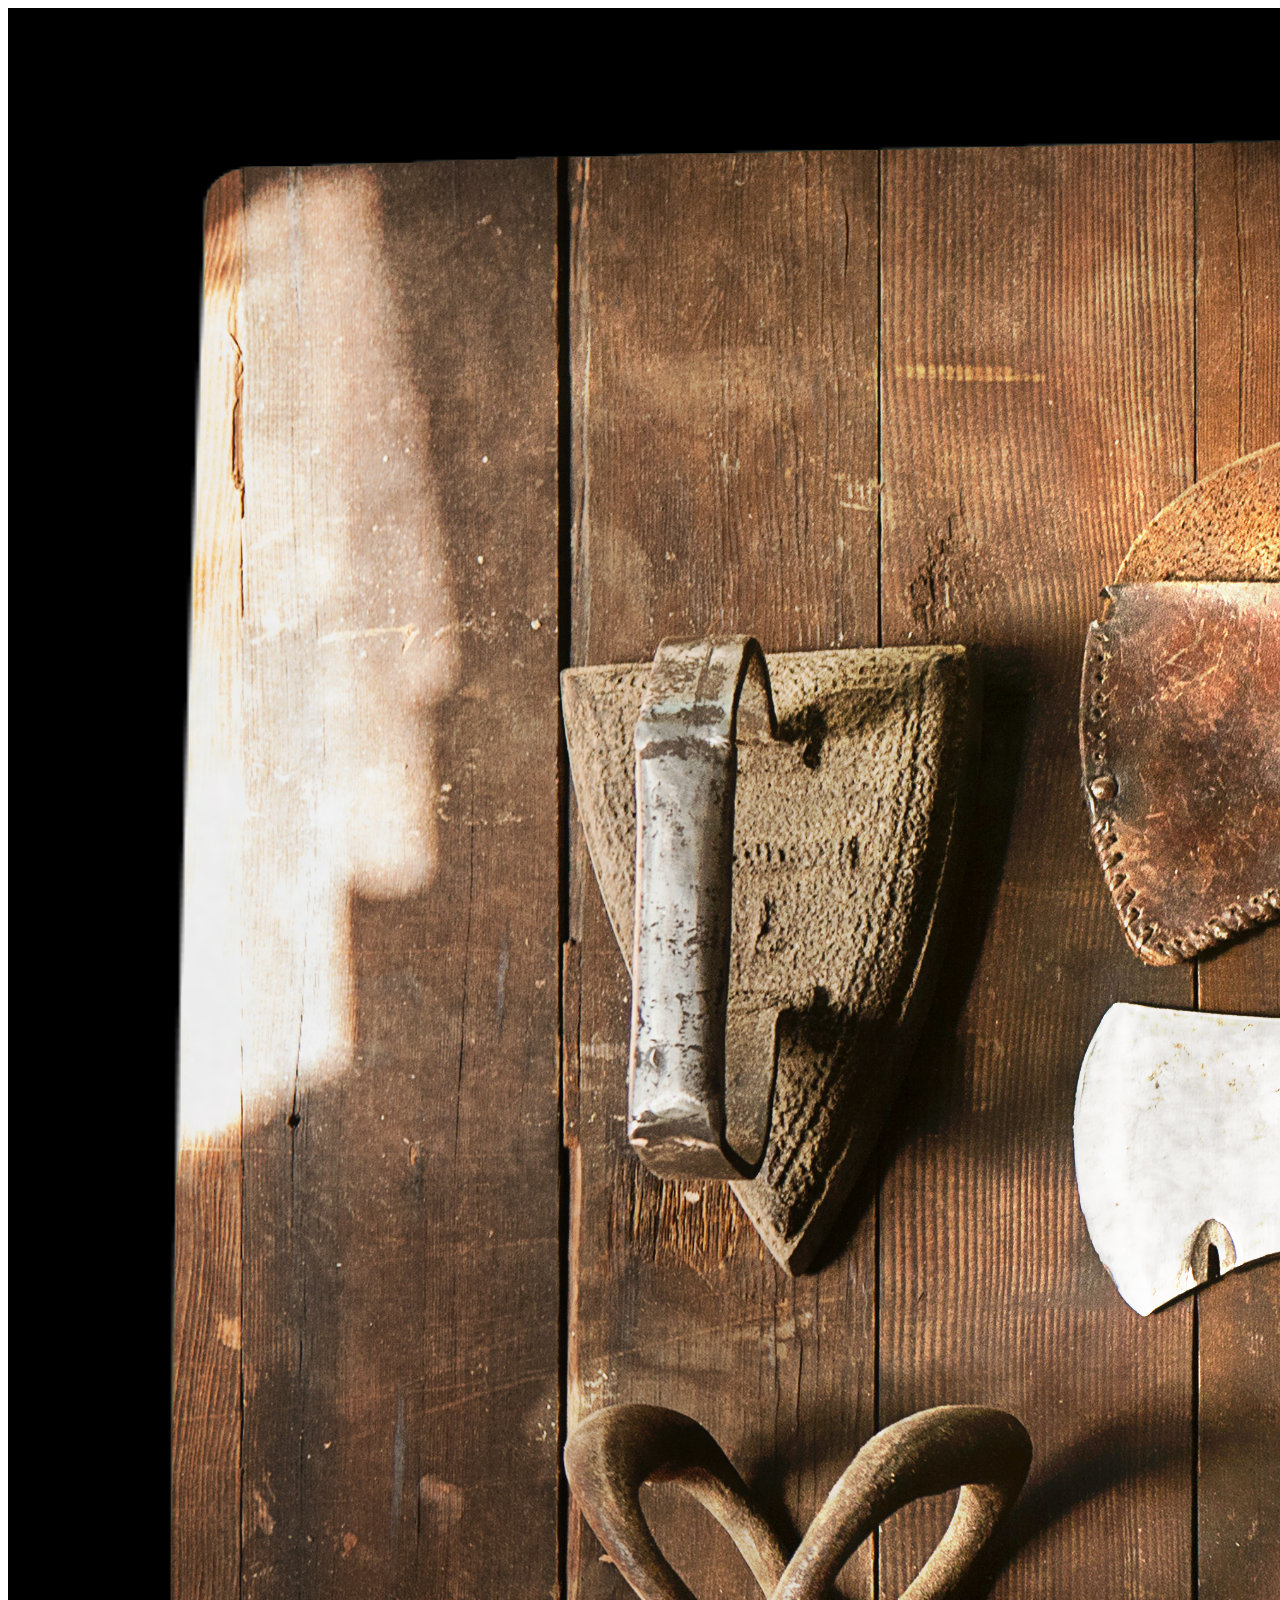
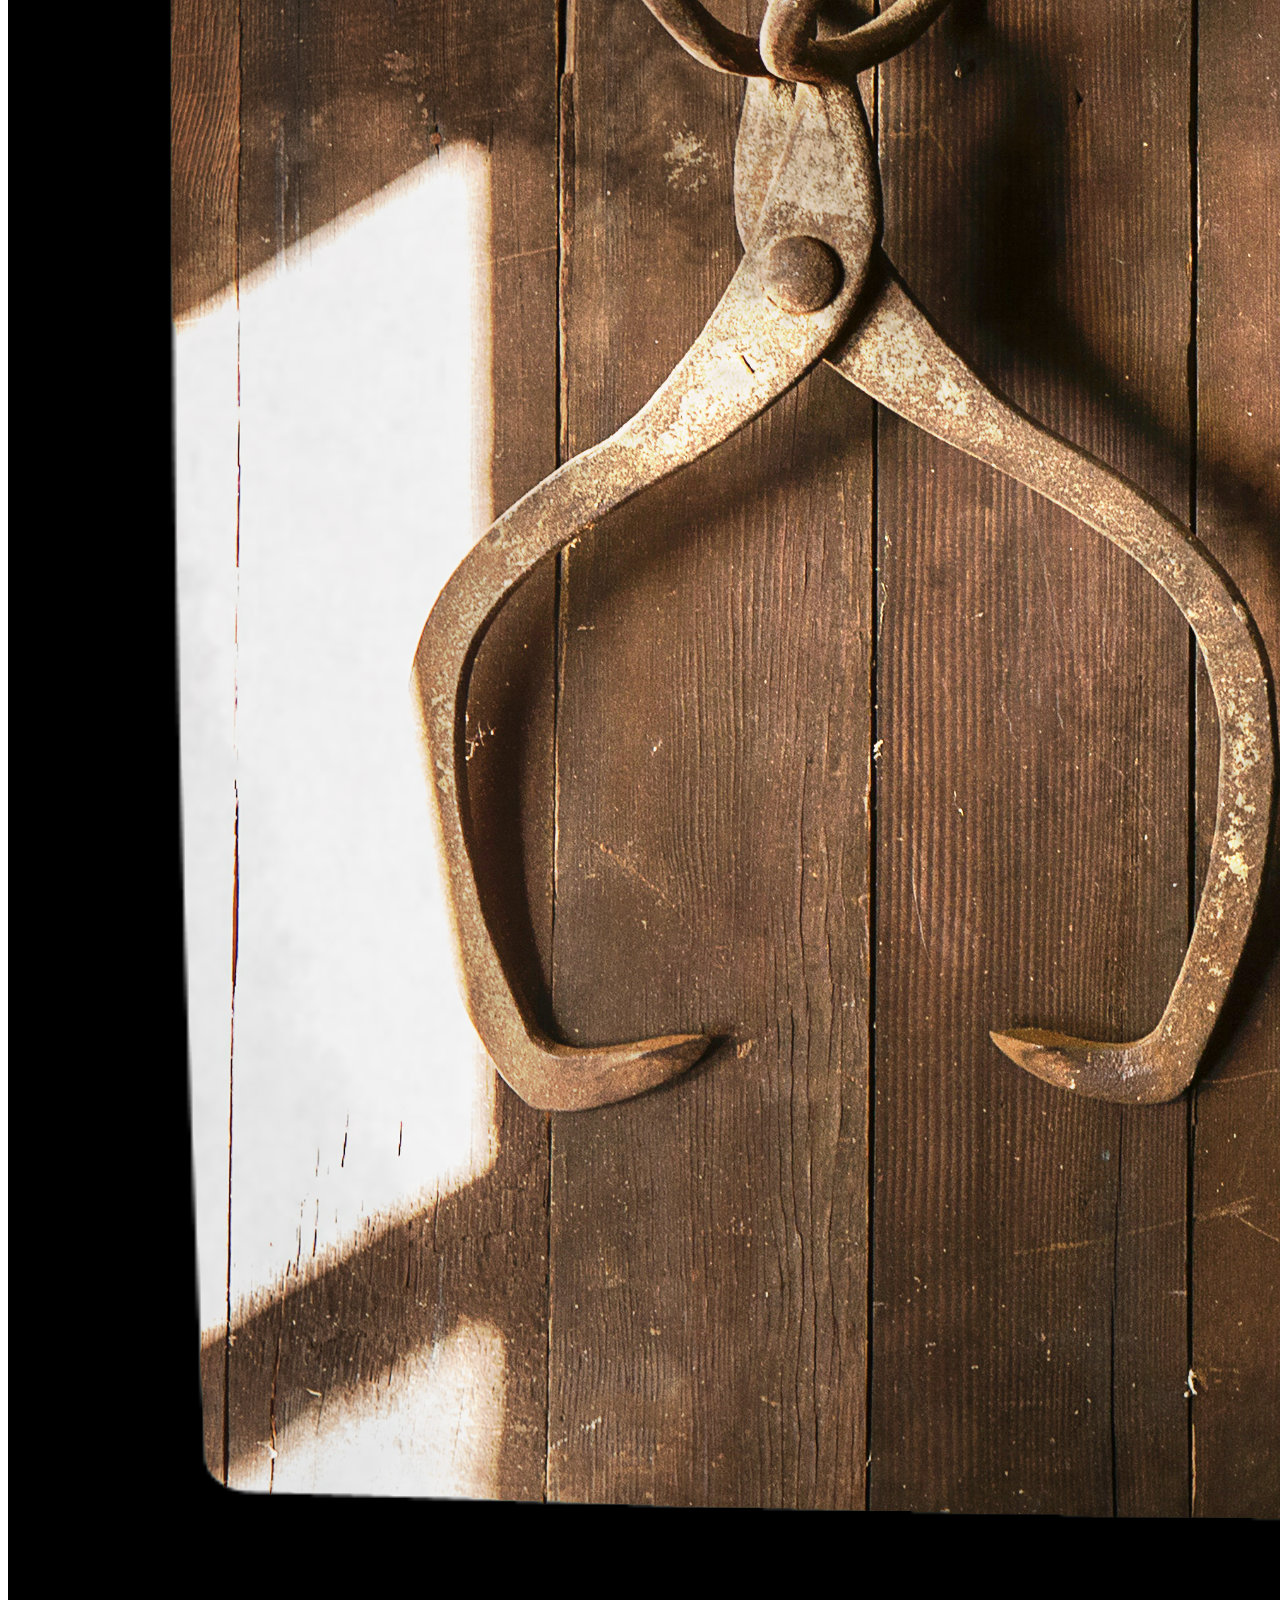
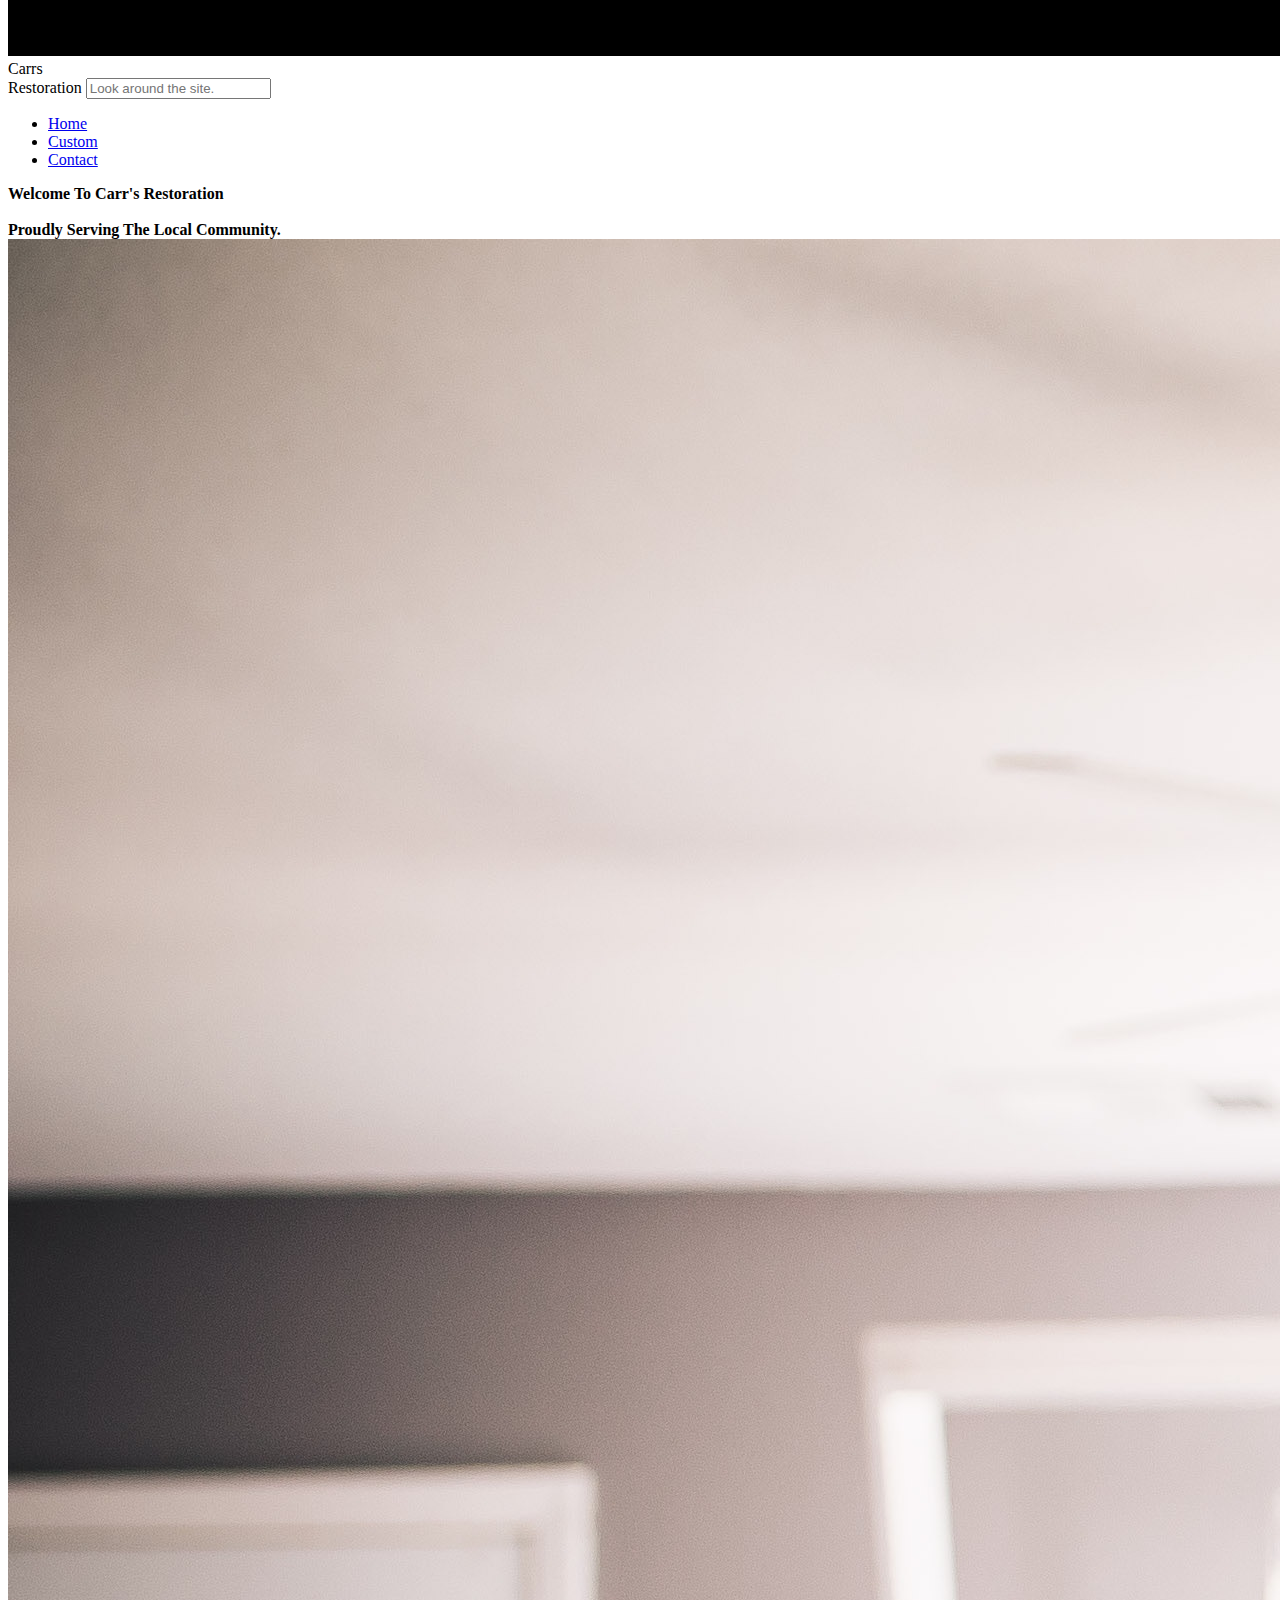
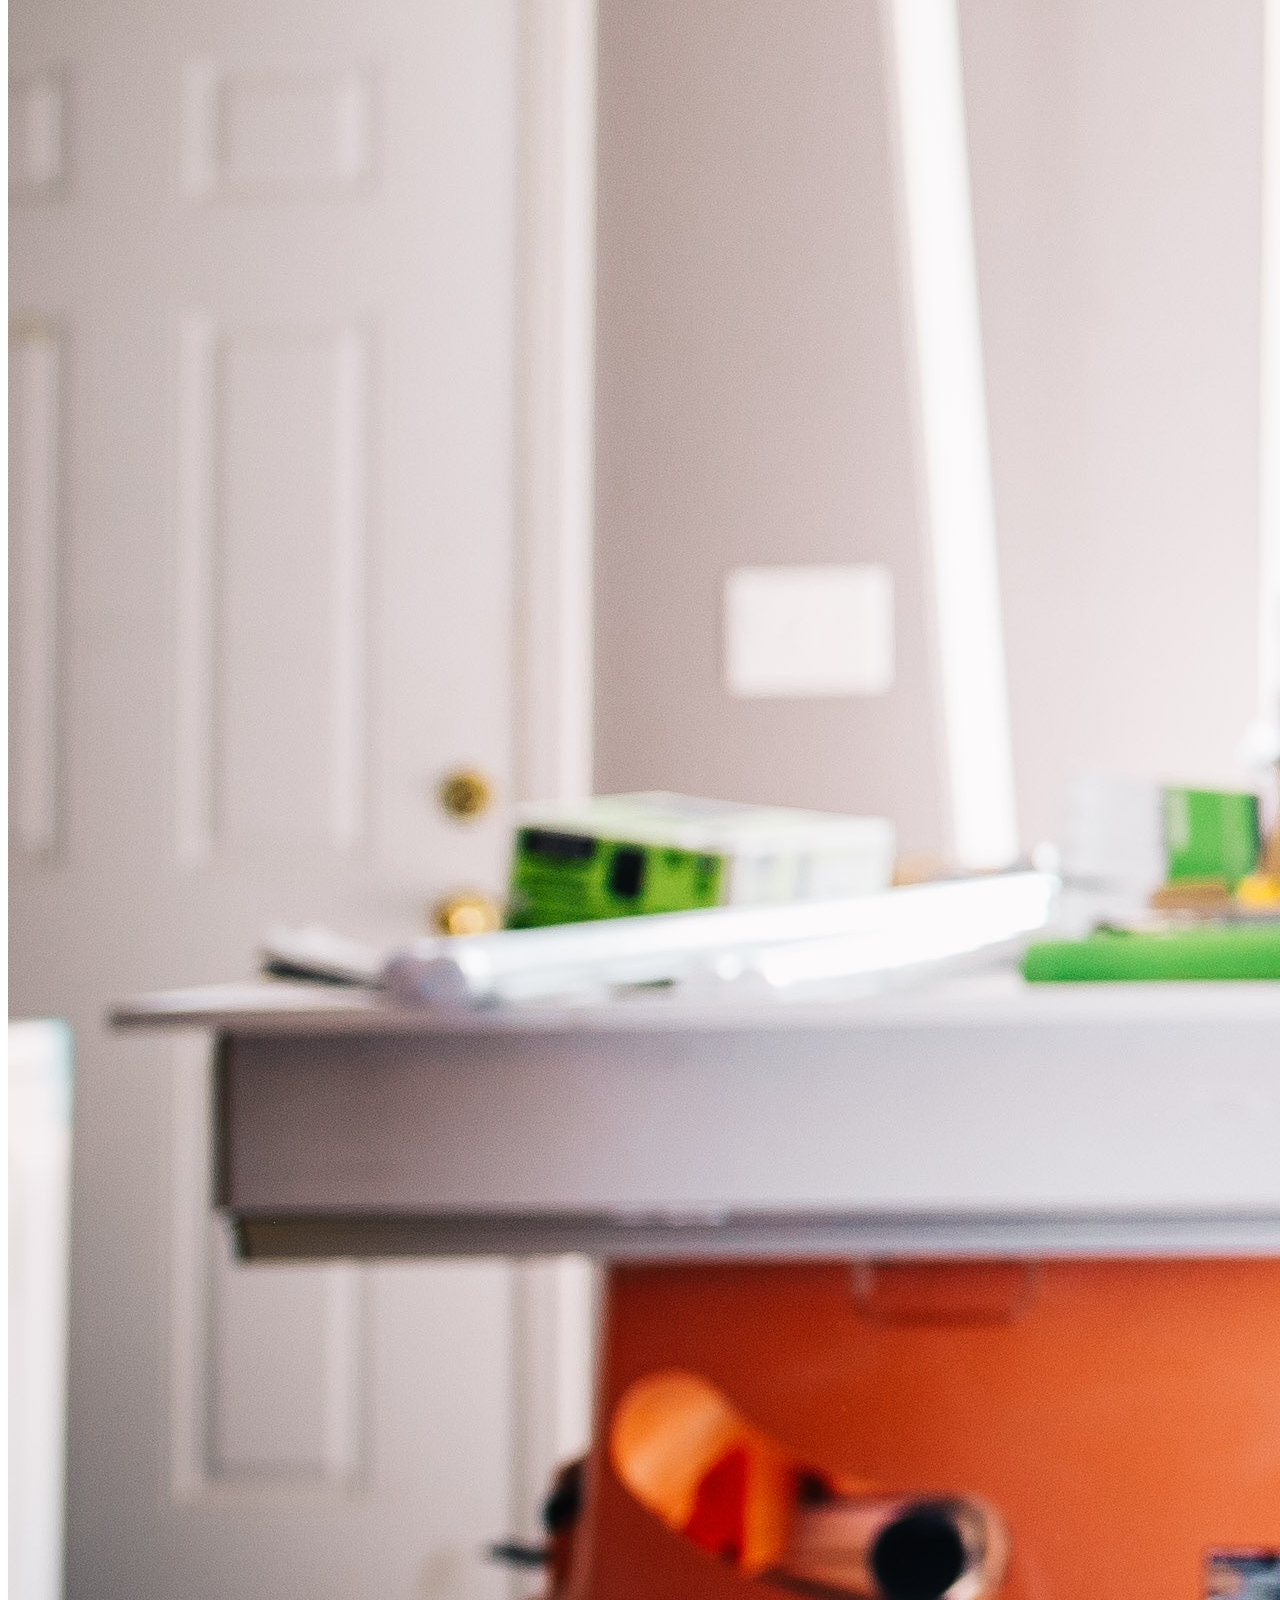
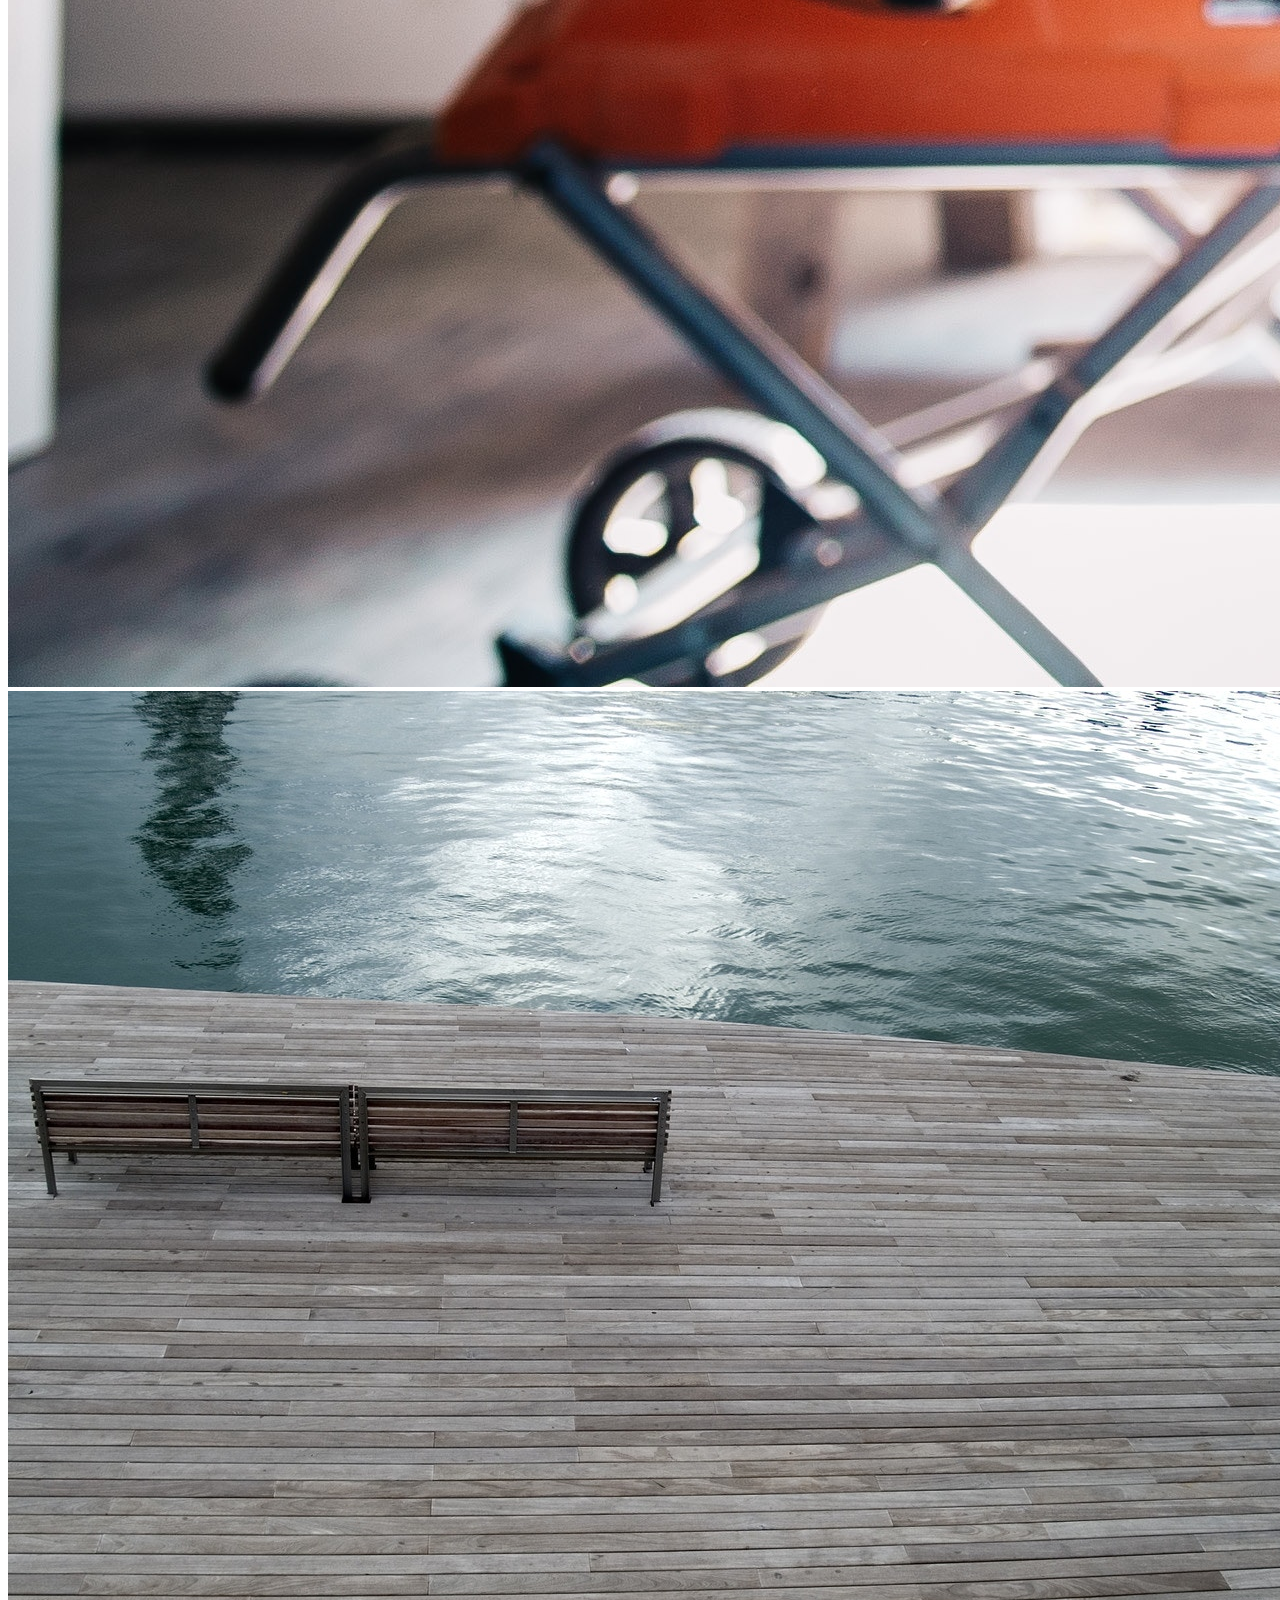
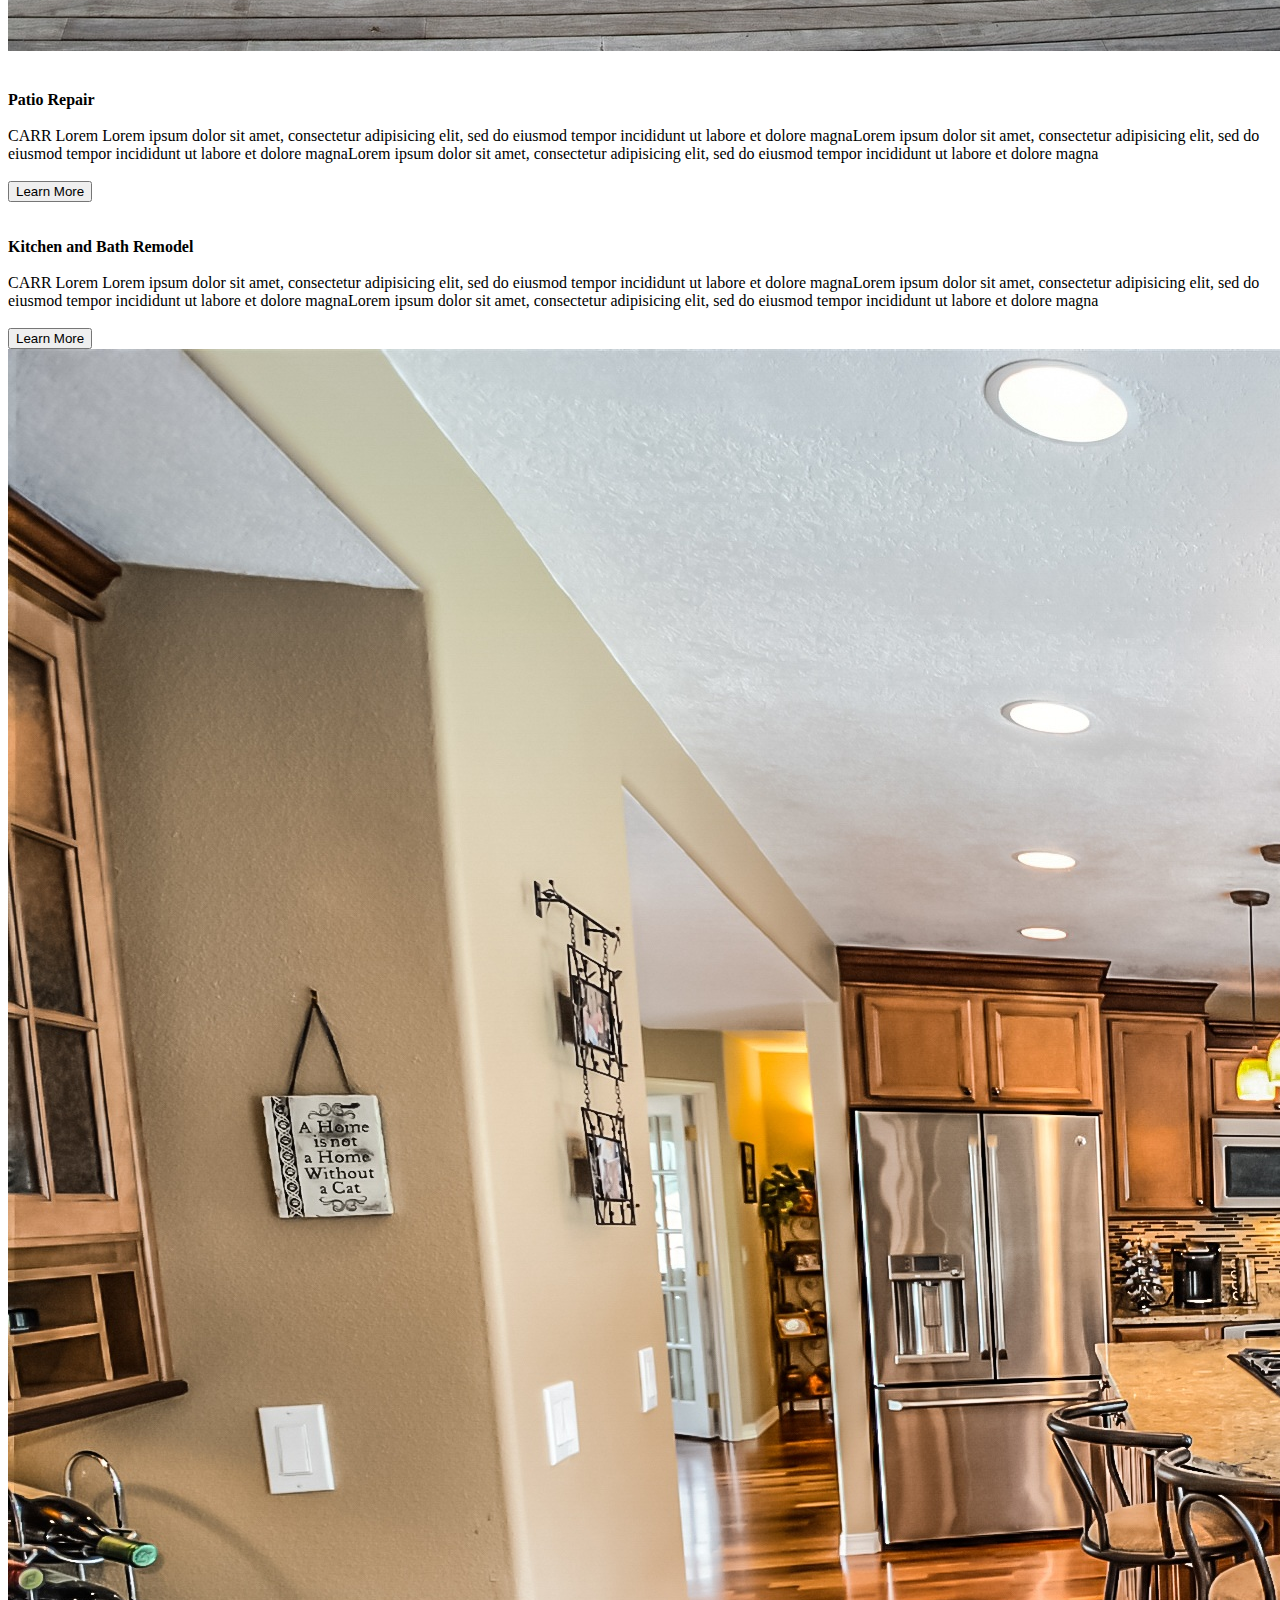
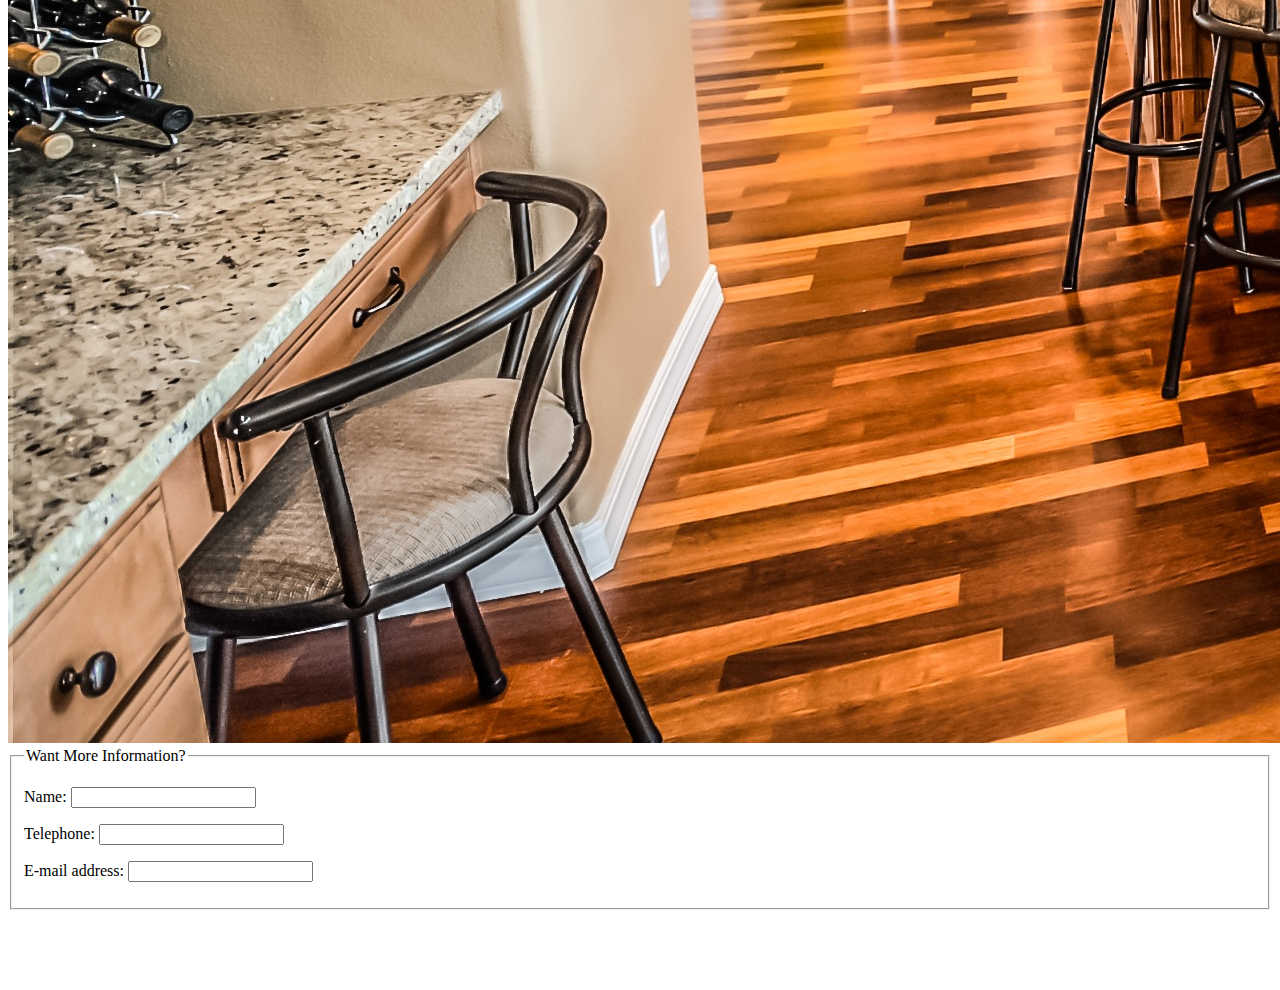
==== index.html @ ba78d20b "first commit" ====
<!DOCTYPE html>
<html>
<head>
	<style>
<link href="https://fonts.googleapis.com/css?family=Fjalla+One" rel="stylesheet">
	</style>
	<link rel="stylesheet" type="text/css" href="restoration.css">
	<title>Carr's Restoration</title>

</head>
<body>
	<!--Top Nav Bar and Input -->
	<header id="main-header">
		<!-- logo -->
	
		<img id="logo" src="storeimages/tools.jpg">
	
		<!--Store title-->
		<span id="header-name">Carrs<br/> Restoration</span>

		<!--Input Field-->
		<input type="search" id="search" placeholder="Look around the site." />

		<div class="nav">
     		<ul>
        		<li><a href="#">Home</a></li>
        		<li><a href="custom.html">Custom</a></li>
        		<li><a href="#contactsection">Contact</a></li>
      		</ul>
    	</div>
	</header>




	<!--Pictures/Banner-->
	<section>
	<!--Main Image-->
	<div>
		<div id="title">
			<b>Welcome To Carr's Restoration
			<br/><br/>
				Proudly Serving The Local Community.</b>
		</div>
		<img id="saw" src="storeimages/sawpic.jpg">
	</div>
	</section>




	<!--Welcome Section-->
	<section>
		<div><img id="midleft" src="storeimages/deck.jpg"></div>
		<div id="midright"><br/><br/><b>Patio Repair</b><br/><br/> CARR Lorem	Lorem ipsum dolor sit amet, consectetur adipisicing elit, sed do eiusmod tempor incididunt ut labore et dolore magnaLorem ipsum dolor sit amet, consectetur adipisicing elit, sed do eiusmod tempor incididunt ut labore et dolore magnaLorem ipsum dolor sit amet, consectetur adipisicing elit, sed do eiusmod tempor incididunt ut labore et dolore magna
			<br/>
			<br/>
    	<button class="flat">Learn More</button>
		</div>
	</section>	
	<!--middle section-->
	<section>
		<div id="kbrepair">
			<br/><br/><b>Kitchen and Bath Remodel</b><br/><br/> CARR Lorem	Lorem ipsum dolor sit amet, consectetur adipisicing elit, sed do eiusmod tempor incididunt ut labore et dolore magnaLorem ipsum dolor sit amet, consectetur adipisicing elit, sed do eiusmod tempor incididunt ut labore et dolore magnaLorem ipsum dolor sit amet, consectetur adipisicing elit, sed do eiusmod tempor incididunt ut labore et dolore magna<br/><br/>
			<button class="flat">Learn More</button>
			
		</div>	
		<div>
			<img id="concrete" src="storeimages/kitchen.jpg">
		</div>
	</section>
	<section>
		<form class="form">
			<fieldset id=contactsection>
				<legend> Want More Information? </legend>
				<p><label>Name: <input></label></p>
		 		<p><label>Telephone: <input type=tel></label></p>
		 		<p><label>E-mail address: <input type=email></label></p>
			</fieldset>
		</form>
	</section>
	<br/>
	<br/>
	<br/>
	<br/>
</body>
</html>
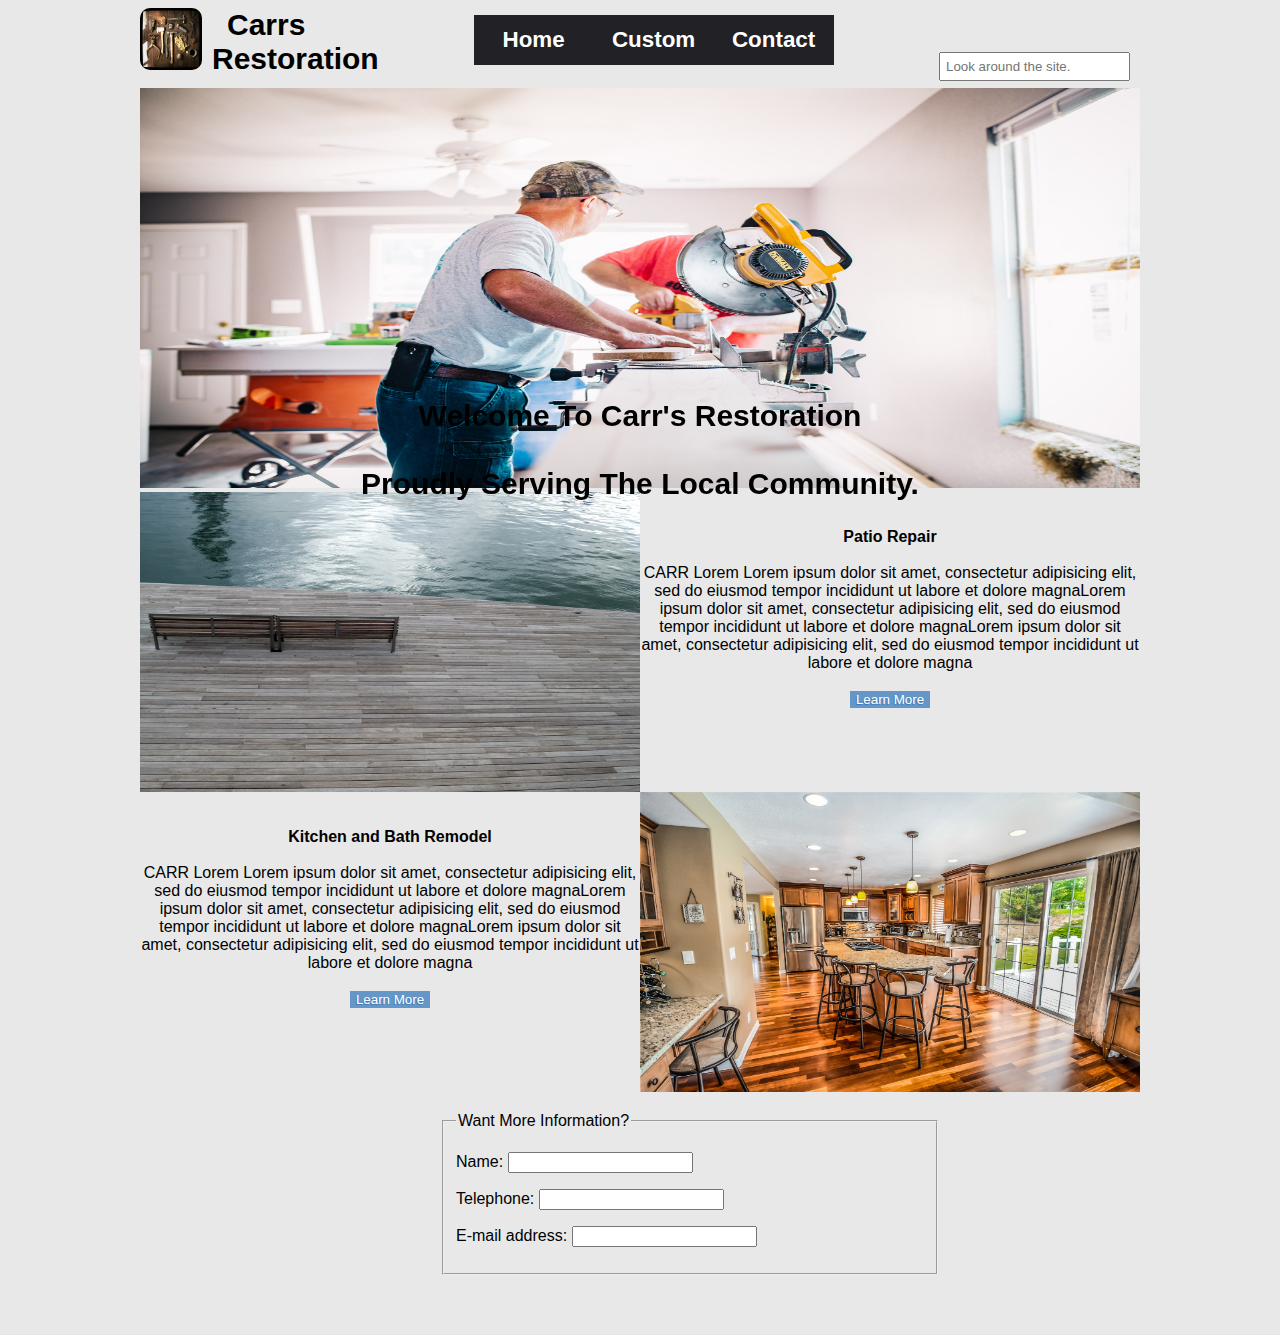
==== commit 45f109cd: "save changes" ====
--- a/index.html
+++ b/index.html
@@ -4,7 +4,7 @@
 	<style>
 <link href="https://fonts.googleapis.com/css?family=Fjalla+One" rel="stylesheet">
 	</style>
-	<link rel="stylesheet" type="text/css" href="restoration.css">
+	<link rel="stylesheet" type="text/css" href="Restoration.css">
 	<title>Carr's Restoration</title>
 
 </head>
--- a/Restoration.css
+++ b/Restoration.css
@@ -0,0 +1,139 @@
+body{
+	width: 1000px;
+	margin-left: auto;
+	margin-right: auto;
+  font-family: 'Fjalla One', sans-serif;
+	background-color: #e8e8e8;
+}
+
+header{
+	font-weight: bold;
+}
+#title{
+	position: absolute;
+    top: 50%;
+    left: 50%;
+    transform: translate(-50%, -50%);
+    text-align: center;
+    font-size: 30px;
+}
+#logo
+{
+	height: 62px;
+	width:62px;
+	border-radius: 10px;
+	float:left;	
+	margin-right: 10px;
+}
+#saw
+{
+	height: 400px;
+	width: 1000px;
+	float: center;
+}
+#main-header {
+	height:80px;
+}
+#header-name {
+	font-size: 30px;
+	color: black;
+	padding: 15px;
+	margin: 8px 0px 0px 0px;
+} 
+#search{
+	float: right;
+	padding: 5px;
+	margin: 10px 10px 0px 0px;
+}
+#midleft{
+	float: left;
+	height: 300px;
+	width: 500px;
+}
+#midright{
+	float: right;
+	width: 500px;
+	height: 300px;
+	text-align: center;
+}
+#concrete{
+  height: 300px;
+  width: 500px;
+  float: right;
+}
+#kbrepair{
+  height: 300px;
+  width: 500px;
+  float: left;
+  text-align: center;
+}
+}
+}
+.divheading
+{
+	text-align: center;
+	font-size: 25;
+}
+.flat {
+  color: #fff;
+  background-color: #6496c8;
+  text-shadow: -1px 1px #417cb8;
+  border: none;
+}
+.nav ul {
+  list-style: none;
+  background-color: #444;
+  text-align: center;
+  padding: 0;
+  margin: 0;
+  position: fixed;
+  top: 15px;
+  left: 37%;
+}
+.nav li {
+  font-family: 'Oswald', sans-serif;
+  height: 40px;
+  border-bottom: 1px solid #888;
+}
+ 
+.nav a {
+  text-decoration: none;
+  color: #fff;
+  display: block;
+  transition: .3s background-color;
+}
+ 
+.nav a:hover {
+  background-color: #005f5f;
+}
+ 
+.nav a.active {
+  background-color: #fff;
+  color: #444;
+  cursor: default;
+}
+ 
+@media screen and (min-width: 600px) {
+  .nav li {
+    width: 120px;
+    border-bottom: none;
+    height: 50px;
+    line-height: 50px;
+    font-size: 1.4em;
+    background-color: #212126;
+  }
+  .nav li {
+    float: left;
+    list-style: none;
+  }
+  .nav ul {
+    overflow: auto;
+    width: 360px;
+    margin: 0 auto;
+  }
+  .form{
+    width: 500px;
+    position: relative;
+    left: 300px;
+    top: 20px;
+  }
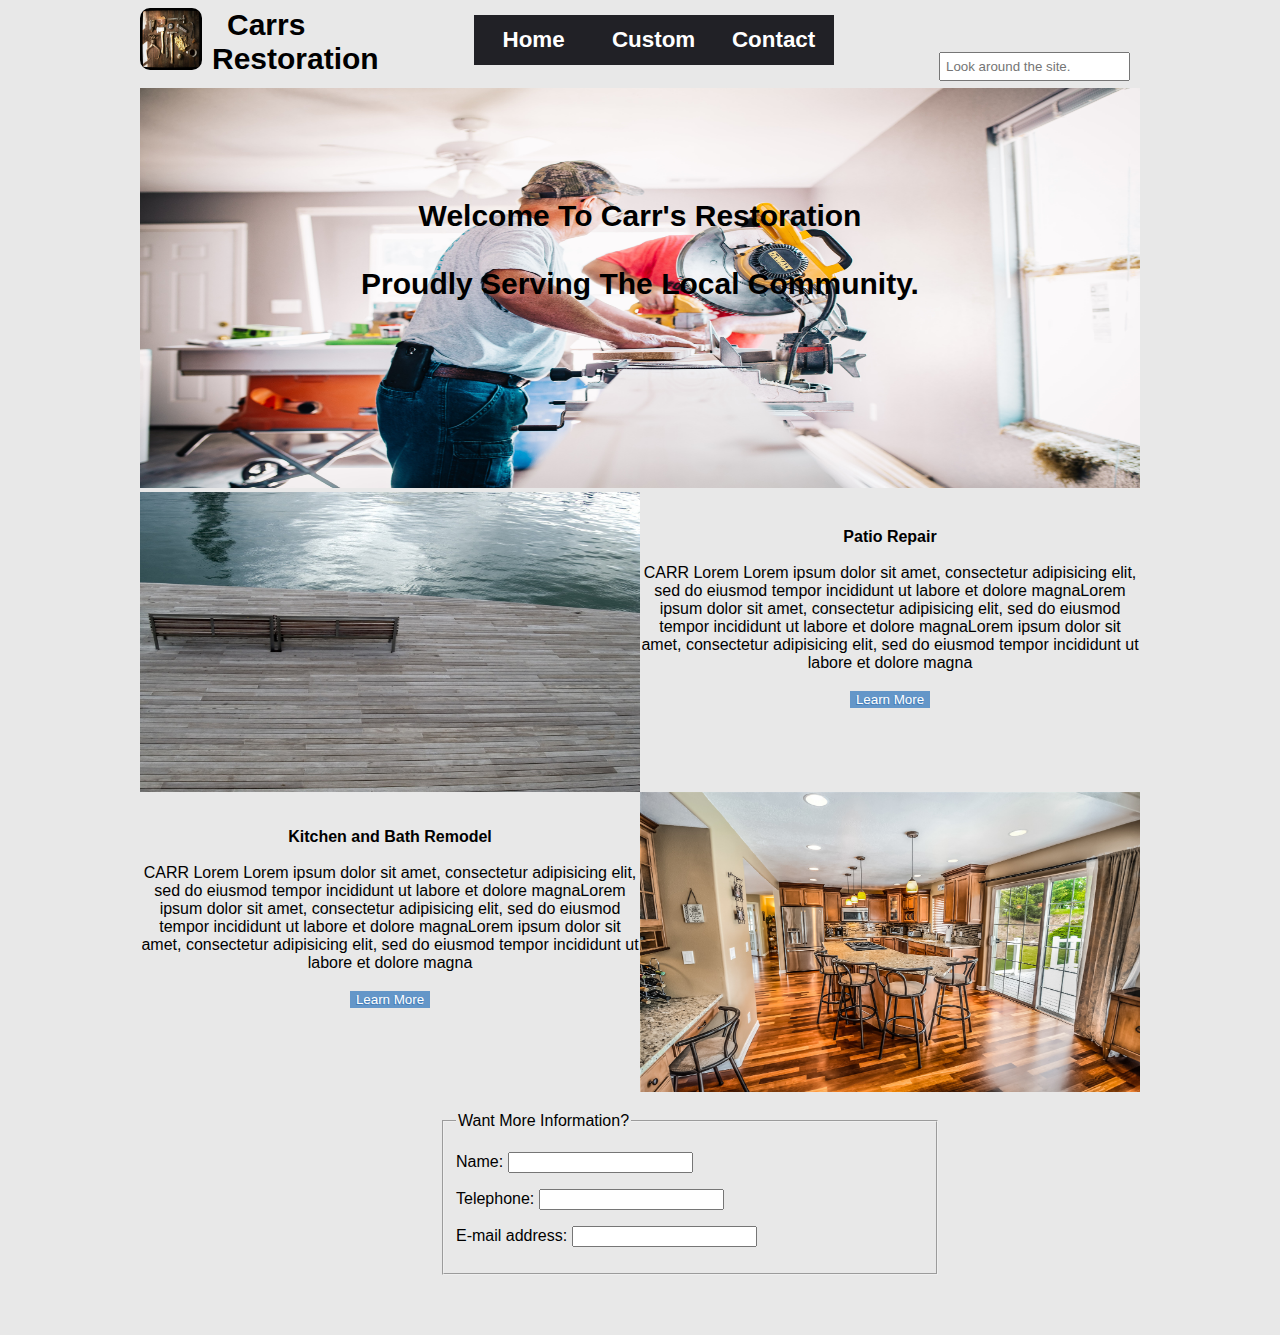
==== commit 24234da8: "Store Final" ====
--- a/index.html
+++ b/index.html
@@ -2,7 +2,8 @@
 <html>
 <head>
 	<style>
-<link href="https://fonts.googleapis.com/css?family=Fjalla+One" rel="stylesheet">
+	<link rel="stylesheet" href="https://maxcdn.bootstrapcdn.com/bootstrap/4.0.0-beta.2/css/bootstrap.min.css" integrity="sha384-PsH8R72JQ3SOdhVi3uxftmaW6Vc51MKb0q5P2rRUpPvrszuE4W1povHYgTpBfshb" crossorigin="anonymous">
+	<link href="https://fonts.googleapis.com/css?family=Fjalla+One" rel="stylesheet">
 	</style>
 	<link rel="stylesheet" type="text/css" href="Restoration.css">
 	<title>Carr's Restoration</title>
@@ -51,21 +52,21 @@
 
 	<!--Welcome Section-->
 	<section>
-		<div><img id="midleft" src="storeimages/deck.jpg"></div>
+		<div class="image-container"><img id="midleft" src="storeimages/deck.jpg"></div>
 		<div id="midright"><br/><br/><b>Patio Repair</b><br/><br/> CARR Lorem	Lorem ipsum dolor sit amet, consectetur adipisicing elit, sed do eiusmod tempor incididunt ut labore et dolore magnaLorem ipsum dolor sit amet, consectetur adipisicing elit, sed do eiusmod tempor incididunt ut labore et dolore magnaLorem ipsum dolor sit amet, consectetur adipisicing elit, sed do eiusmod tempor incididunt ut labore et dolore magna
 			<br/>
 			<br/>
-    	<button class="flat">Learn More</button>
+    	<a href="http:/www.google.com"><button class="flat">Learn More</button></a>
 		</div>
 	</section>	
 	<!--middle section-->
 	<section>
 		<div id="kbrepair">
 			<br/><br/><b>Kitchen and Bath Remodel</b><br/><br/> CARR Lorem	Lorem ipsum dolor sit amet, consectetur adipisicing elit, sed do eiusmod tempor incididunt ut labore et dolore magnaLorem ipsum dolor sit amet, consectetur adipisicing elit, sed do eiusmod tempor incididunt ut labore et dolore magnaLorem ipsum dolor sit amet, consectetur adipisicing elit, sed do eiusmod tempor incididunt ut labore et dolore magna<br/><br/>
-			<button class="flat">Learn More</button>
+			<a href="http:/google.com"><button class="flat">Learn More</button></a>
 			
 		</div>	
-		<div>
+		<div class="image-container">
 			<img id="concrete" src="storeimages/kitchen.jpg">
 		</div>
 	</section>
--- a/Restoration.css
+++ b/Restoration.css
@@ -9,9 +9,10 @@
 header{
 	font-weight: bold;
 }
+
 #title{
 	position: absolute;
-    top: 50%;
+    top: 250px;
     left: 50%;
     transform: translate(-50%, -50%);
     text-align: center;
@@ -49,6 +50,7 @@
 	float: left;
 	height: 300px;
 	width: 500px;
+  transition: transform 0.5s ease;
 }
 #midright{
 	float: right;
@@ -67,7 +69,21 @@
   float: left;
   text-align: center;
 }
+.image-container{
+  overflow: hidden;
+  position: relative;
+  float: left;
+  height: 300px;
+  width: 500px;
+  
 }
+.image-container img{
+  transition: transform 0.5s ease;
+
+}
+.image-container:hover img{
+  transform: scale(1.5);
+
 }
 .divheading
 {
@@ -89,6 +105,7 @@
   position: fixed;
   top: 15px;
   left: 37%;
+  z-index: 5;
 }
 .nav li {
   font-family: 'Oswald', sans-serif;
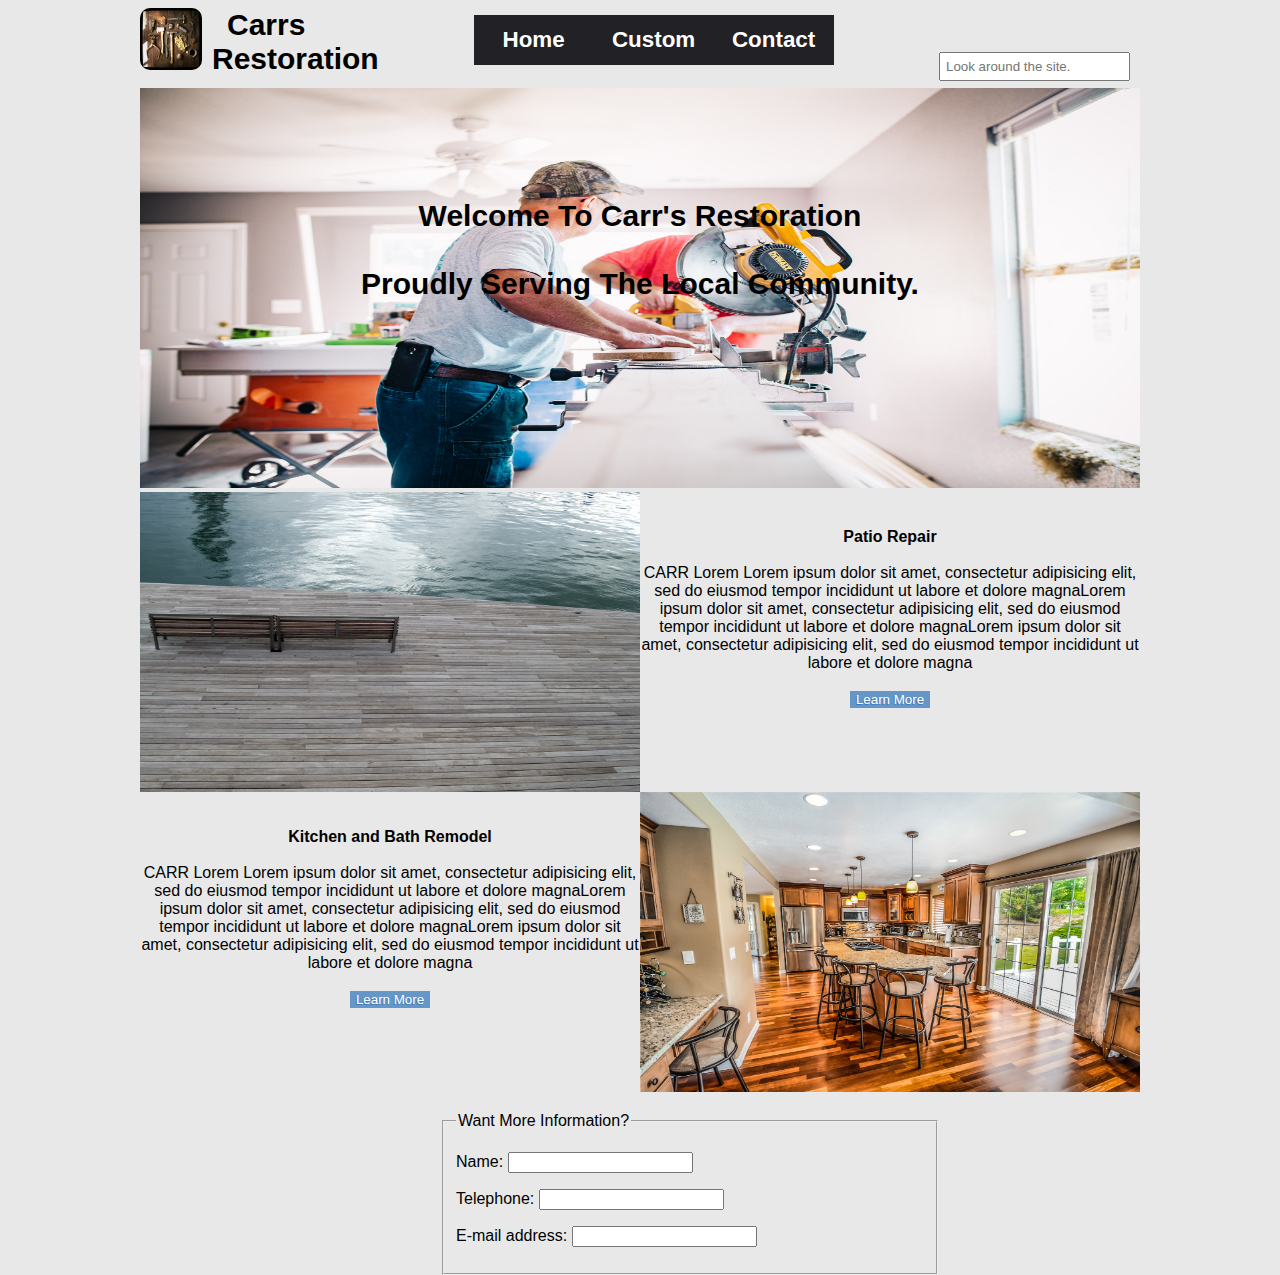
==== commit d306beab: "worked on zoom" ====
--- a/index.html
+++ b/index.html
@@ -72,7 +72,7 @@
 	</section>
 	<section>
 		<form class="form">
-			<fieldset id=contactsection>
+			<fieldset>
 				<legend> Want More Information? </legend>
 				<p><label>Name: <input></label></p>
 		 		<p><label>Telephone: <input type=tel></label></p>
--- a/Restoration.css
+++ b/Restoration.css
@@ -153,4 +153,5 @@
     position: relative;
     left: 300px;
     top: 20px;
+    height: 300px;
   }
